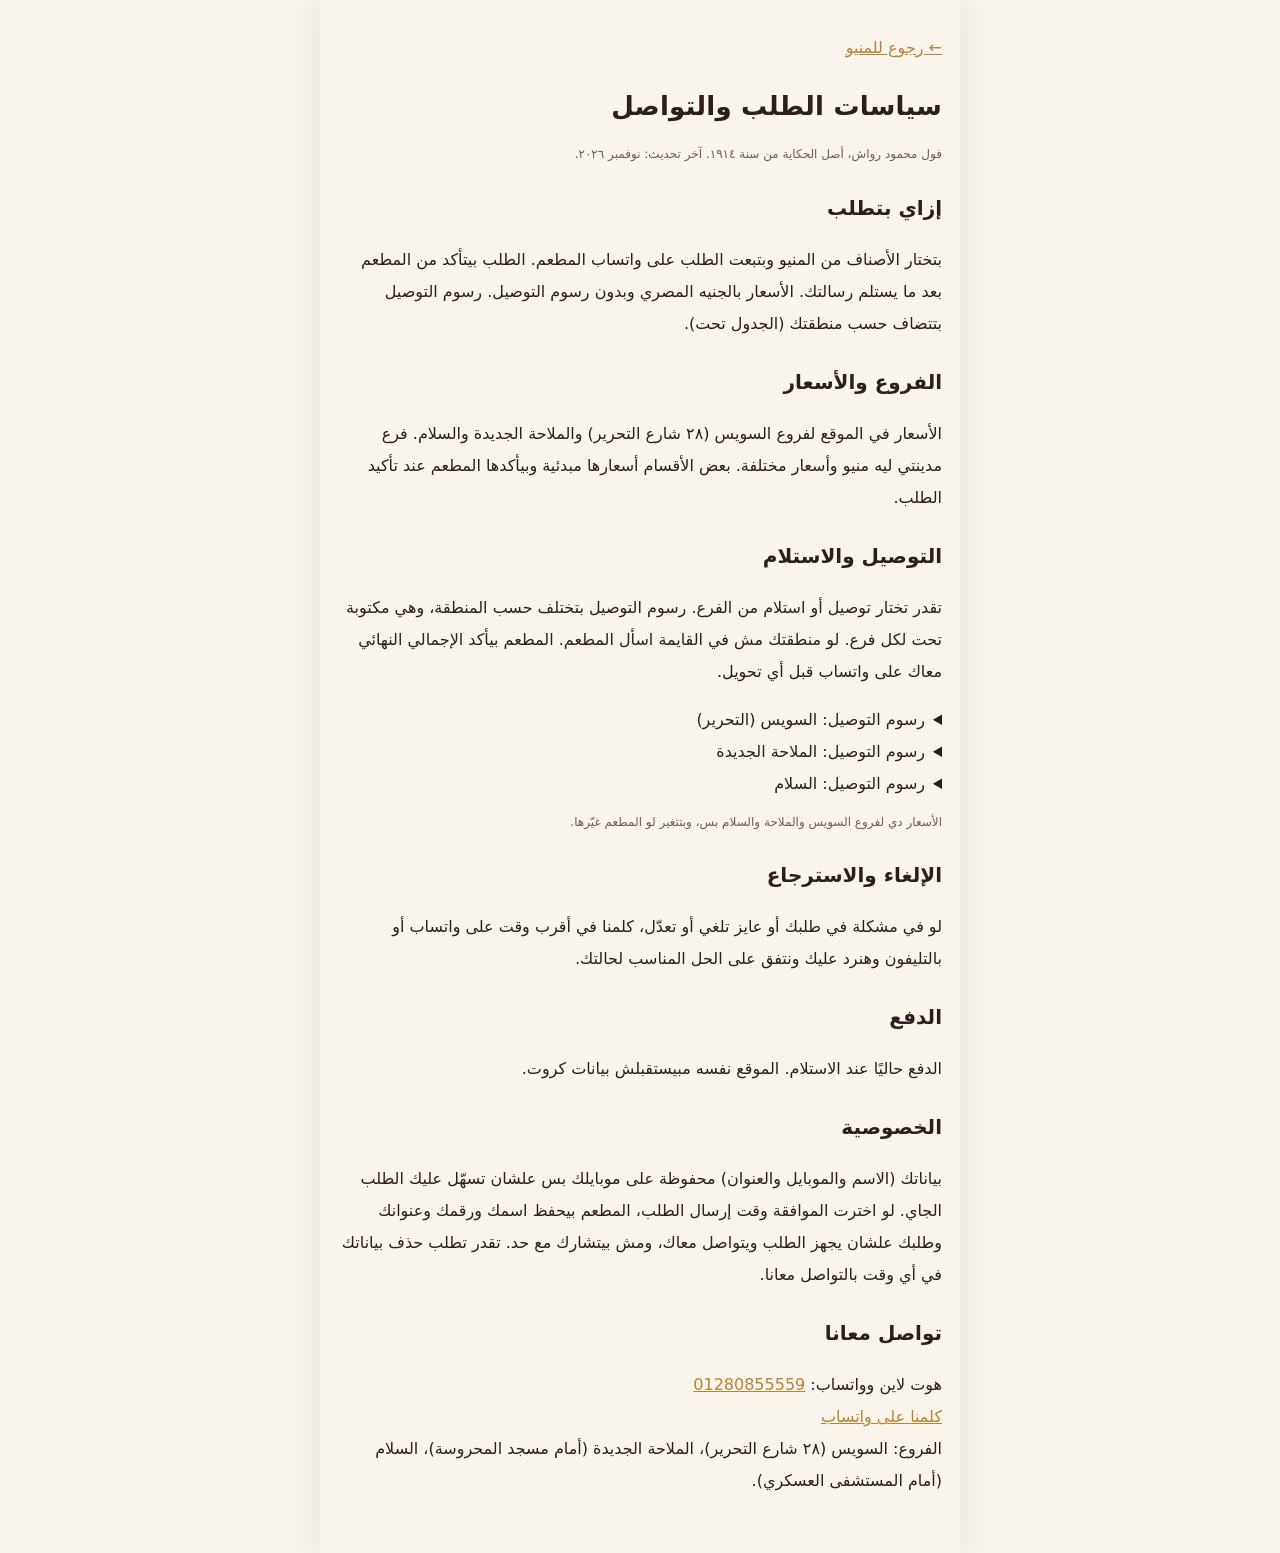
==== policies.html @ 62e028c9 "Add files via upload" ====
<!doctype html>
<html lang="ar" dir="rtl">
<head>
<meta charset="utf-8">
<meta name="viewport" content="width=device-width, initial-scale=1">
<title>سياسات الطلب | فول محمود رواش</title>
<meta name="theme-color" content="#2b1d1a">
<link rel="stylesheet" href="style.css">
<style>.doc{padding:16px 18px 40px;line-height:2}.doc h1{font-size:26px}.doc h2{font-size:20px;margin:22px 0 4px}.doc a{color:var(--gold)}</style>
</head>
<body>
<main class="doc">
<p><a href="./">← رجوع للمنيو</a></p>
<h1>سياسات الطلب والتواصل</h1>
<p class="muted">فول محمود رواش، أصل الحكاية من سنة ١٩١٤. آخر تحديث: نوفمبر ٢٠٢٦.</p>

<h2>إزاي بتطلب</h2>
<p>بتختار الأصناف من المنيو وبتبعت الطلب على واتساب المطعم. الطلب بيتأكد من المطعم بعد ما يستلم رسالتك. الأسعار بالجنيه المصري وبدون رسوم التوصيل. رسوم التوصيل بتتضاف حسب منطقتك (الجدول تحت).</p>

<h2>الفروع والأسعار</h2>
<p>الأسعار في الموقع لفروع السويس (٢٨ شارع التحرير) والملاحة الجديدة والسلام. فرع مدينتي ليه منيو وأسعار مختلفة. بعض الأقسام أسعارها مبدئية وبيأكدها المطعم عند تأكيد الطلب.</p>

<h2>التوصيل والاستلام</h2>
<p>تقدر تختار توصيل أو استلام من الفرع. رسوم التوصيل بتختلف حسب المنطقة، وهي مكتوبة تحت لكل فرع. لو منطقتك مش في القايمة اسأل المطعم. المطعم بيأكد الإجمالي النهائي معاك على واتساب قبل أي تحويل.</p>
<div id="areas"></div>
<p class="muted">الأسعار دي لفروع السويس والملاحة والسلام بس، وبتتغير لو المطعم غيّرها.</p>

<h2>الإلغاء والاسترجاع</h2>
<p>لو في مشكلة في طلبك أو عايز تلغي أو تعدّل، كلمنا في أقرب وقت على واتساب أو بالتليفون وهنرد عليك ونتفق على الحل المناسب لحالتك.</p>

<h2>الدفع</h2>
<p>الدفع حاليًا عند الاستلام. الموقع نفسه مبيستقبلش بيانات كروت.</p>

<h2>الخصوصية</h2>
<p>بياناتك (الاسم والموبايل والعنوان) محفوظة على موبايلك بس علشان تسهّل عليك الطلب الجاي. لو اخترت الموافقة وقت إرسال الطلب، المطعم بيحفظ اسمك ورقمك وعنوانك وطلبك علشان يجهز الطلب ويتواصل معاك، ومش بيتشارك مع حد. تقدر تطلب حذف بياناتك في أي وقت بالتواصل معانا.</p>

<h2>تواصل معانا</h2>
<p>هوت لاين وواتساب: <a href="tel:01280855559">01280855559</a><br>
<a href="https://wa.me/201280855559" target="_blank" rel="noopener">كلمنا على واتساب</a><br>
الفروع: السويس (٢٨ شارع التحرير)، الملاحة الجديدة (أمام مسجد المحروسة)، السلام (أمام المستشفى العسكري).</p>
<script src="areas.js?v=17"></script>
<script>(function(){var A=window.AREAS||{},box=document.getElementById("areas");Object.keys(A).forEach(function(b){var d=document.createElement("details");var s=document.createElement("summary");s.textContent="رسوم التوصيل: "+b;d.appendChild(s);var t=document.createElement("table");t.style.cssText="width:100%;border-collapse:collapse";A[b].forEach(function(r){var tr=t.insertRow();var c1=tr.insertCell(),c2=tr.insertCell();c1.textContent=r[0];c2.textContent=r[1]+" ج";c1.style.cssText="padding:4px 6px;border-bottom:1px solid #eadfc8";c2.style.cssText="padding:4px 6px;border-bottom:1px solid #eadfc8;text-align:left;font-weight:700";});d.appendChild(t);box.appendChild(d);});})();</script>
</main>
</body>
</html>
---- style.css ----
:root{--ink:#2a1f1c;--ink2:#6b5d57;--line:#eadfce;--gold:#b98332;--gold2:#d9a954;--brand:#2b1d1a;--cream:#faf5ec;--card:#fffdf8;--wa:#1f9d55}
*{box-sizing:border-box;-webkit-tap-highlight-color:transparent}
html{scroll-behavior:smooth}
html,body{margin:0;background:var(--cream);color:var(--ink);font-family:"Noto Naskh Arabic","Geeza Pro","Segoe UI",Tahoma,system-ui,sans-serif;-webkit-text-size-adjust:100%}
button,input,select,textarea{font:inherit;color:inherit}
.offline{background:#7a2e1f;color:#fff;text-align:center;font-size:13px;padding:6px 10px}
.hero{position:relative;color:#fff;overflow:hidden;padding:calc(14px + env(safe-area-inset-top)) 18px 22px;background:#963922;border-radius:0 0 28px 28px}
.hero-bg{position:absolute;inset:0;background:linear-gradient(180deg,rgba(150,57,34,.78),rgba(110,38,22,.96)),url(hero.jpg) center/cover}
.hero-in{position:relative}
.brandrow{display:flex;align-items:center;gap:10px}
.logo{width:76px;height:76px;border-radius:20px;border:3px solid #fff;box-shadow:0 8px 22px rgba(0,0,0,.3);background:#fff;object-fit:contain}
.install,.ghost{margin-inline-start:auto;background:rgba(255,255,255,.14);color:#fff;border:1px solid rgba(255,255,255,.4);border-radius:22px;padding:8px 16px;font-weight:700;min-height:44px;backdrop-filter:blur(6px)}
.install{background:var(--gold);border-color:var(--gold2)}
.ghost{margin-inline-start:0}
h1{font-size:30px;margin:14px 0 2px;letter-spacing:.2px}
.tag{margin:0;color:#f6dcb4;font-size:15px}
.strip{display:flex;gap:8px;margin-top:14px}.strip img{flex:1;min-width:0;aspect-ratio:1;object-fit:cover;border-radius:50%;border:2px solid rgba(255,255,255,.85);box-shadow:0 4px 10px rgba(0,0,0,.25)}
.cta{display:flex;gap:10px;margin-top:16px}
.btn{flex:1;text-align:center;text-decoration:none;font-weight:800;padding:13px 10px;border-radius:14px;min-height:48px;display:flex;align-items:center;justify-content:center}
.btn.wa{background:var(--wa);color:#fff;box-shadow:0 6px 16px rgba(31,157,85,.35)}
.btn.alt{background:rgba(255,255,255,.12);color:#fff;border:1px solid rgba(255,255,255,.4)}
.reorder{margin-top:12px;width:100%;min-height:46px;border-radius:14px;border:1px dashed var(--gold2);background:rgba(185,131,50,.18);color:#fff;font-weight:700}
.ios{background:#fff3d6;color:#5a4318;font-size:13px;line-height:1.7;padding:10px 14px;display:flex;gap:8px;align-items:center}
.ios button{margin-inline-start:auto;border:0;background:none;font-size:22px;min-width:40px;min-height:40px}
.sticky{position:sticky;top:0;z-index:5;background:rgba(250,245,236,.96);backdrop-filter:blur(10px);border-bottom:1px solid var(--line)}
.search{padding:10px 14px 4px}
.search input{width:100%;min-height:46px;border-radius:14px;border:1px solid var(--line);background:#fff;padding:8px 14px;font-size:16px}
.search input:focus{outline:2px solid var(--gold2);border-color:var(--gold2)}
.cats{display:flex;gap:8px;overflow-x:auto;padding:8px 14px 10px;scrollbar-width:none}
.cats::-webkit-scrollbar{display:none}
.cats a{white-space:nowrap;padding:8px 16px;border:1px solid var(--line);border-radius:22px;color:var(--ink);background:#fff;text-decoration:none;font-size:14px;min-height:38px;display:flex;align-items:center;transition:.15s}
.cats a.on{background:var(--brand);color:#fff;border-color:var(--brand);font-weight:700}
.note{margin:12px 14px;padding:12px 14px;background:#f3e8d3;border-radius:12px;font-size:13px;color:#5a4a3f;line-height:1.8}
section.cat{padding:6px 14px 4px;scroll-margin-top:118px}
section.cat h2{font-size:22px;margin:18px 0 4px;display:flex;align-items:center;gap:8px}
section.cat h2:before{content:"";width:5px;height:22px;border-radius:3px;background:var(--gold)}
.sub{color:var(--ink2);font-size:12px;margin:0 0 8px}
.item{background:var(--card);border:1px solid var(--line);border-radius:16px;padding:12px 14px;margin:10px 0;box-shadow:0 2px 8px rgba(80,50,20,.05)}
.item.single{display:flex;align-items:center;gap:10px}
.item .name{font-weight:700;font-size:16px;line-height:1.5;flex:1}
.price{color:var(--gold);font-weight:800;margin-top:2px}
.detail{color:var(--ink2);font-size:12px;margin-top:2px}
.opts{display:flex;gap:8px;margin-top:10px}
.opt{flex:1;display:flex;flex-direction:column;align-items:center;gap:6px;background:#fbf3e4;border-radius:12px;padding:8px 4px}
.opt .lbl{font-size:12px;color:var(--ink2)}
.opt .lbl b{display:block;color:var(--gold);font-size:15px}
.step{display:inline-flex;align-items:center;gap:4px}
.step button{min-width:44px;min-height:44px;border:1px solid var(--line);background:#fff;border-radius:12px;font-size:22px;line-height:1;transition:transform .1s}
.step button:active{transform:scale(.9)}
.step button.add{background:var(--brand);color:#fff;border-color:var(--brand)}
.step .q{min-width:24px;text-align:center;font-weight:800}
.branches{padding:10px 14px}
.branches h2{font-size:22px;margin:18px 0 8px}
.bcard{background:var(--card);border:1px solid var(--line);border-radius:14px;padding:12px 14px;margin:8px 0}
.bcard b{display:block}.bcard span{color:var(--ink2);font-size:13px}
.bcard.warn{background:#fff3d6;border-color:#e6cf99}
.brow{display:flex;gap:8px;margin-top:10px}
.brow a{flex:1;text-align:center;text-decoration:none;color:var(--ink);background:#fff;border:1px solid var(--line);border-radius:12px;padding:12px 6px;font-weight:700;min-height:46px}
.empty{text-align:center;color:var(--ink2);padding:30px 20px}
.foot{text-align:center;color:var(--ink2);font-size:12px;padding:10px 14px 0}
#spacer{height:96px}
.totop{position:fixed;inset-inline-start:14px;bottom:calc(86px + env(safe-area-inset-bottom));width:44px;height:44px;border-radius:50%;border:1px solid var(--line);background:#fff;box-shadow:0 4px 12px rgba(0,0,0,.15);font-size:20px;z-index:6}
.toast{position:fixed;inset-inline:0;bottom:calc(92px + env(safe-area-inset-bottom));margin:auto;width:max-content;max-width:86vw;background:rgba(43,29,26,.94);color:#fff;border-radius:22px;padding:9px 18px;font-size:14px;opacity:0;transform:translateY(10px);transition:.25s;pointer-events:none;z-index:12}
.toast.show{opacity:1;transform:none}
.cartbar{position:fixed;inset-inline:0;bottom:0;padding:10px 14px calc(10px + env(safe-area-inset-bottom));background:linear-gradient(180deg,rgba(250,245,236,0),var(--cream) 30%);z-index:7}
.cartbar button{width:100%;min-height:56px;border:0;border-radius:16px;background:var(--brand);color:#fff;font-size:17px;font-weight:800;display:flex;justify-content:space-between;align-items:center;padding:0 16px;box-shadow:0 8px 20px rgba(43,29,26,.35)}
.badge{background:var(--gold);color:#fff;border-radius:12px;min-width:28px;padding:2px 8px;text-align:center}
.sheet{position:fixed;inset:0;background:rgba(20,10,8,.55);z-index:10;display:flex;align-items:flex-end;animation:fade .2s}
.sheet[hidden],[hidden]{display:none!important}
.sheet-inner{background:var(--cream);width:100%;max-height:92vh;overflow:auto;border-radius:22px 22px 0 0;padding:8px 16px calc(18px + env(safe-area-inset-bottom));animation:up .25s}
.grab{width:42px;height:5px;border-radius:3px;background:#d8c9b0;margin:4px auto 6px}
@keyframes up{from{transform:translateY(40px);opacity:.6}to{transform:none;opacity:1}}
@keyframes fade{from{opacity:0}to{opacity:1}}
.sheet-head{display:flex;justify-content:space-between;align-items:center}.sheet-head h2{margin:0}
.sheet-head button{font-size:28px;border:0;background:none;min-width:44px;min-height:44px}
.line{display:flex;justify-content:space-between;align-items:center;gap:8px;padding:10px 0;border-bottom:1px solid var(--line)}
.line .l-name{flex:1;font-weight:600}.line small{display:block;color:var(--ink2);font-weight:400}
.total{font-weight:800;font-size:19px;margin:12px 0 4px}.muted{color:var(--ink2);font-size:12px;line-height:1.8}
.seg{display:flex;background:#efe3cc;border-radius:14px;padding:4px;margin:12px 0}
.seg button{flex:1;border:0;background:none;border-radius:11px;min-height:44px;font-weight:700}
.seg button.on{background:var(--brand);color:#fff}
.field{display:block;margin:12px 0;font-size:14px;font-weight:600}
.field select,.field input,.field textarea{display:block;width:100%;margin-top:6px;min-height:46px;padding:9px 12px;border:1px solid var(--line);border-radius:12px;background:#fff;font-size:16px;font-weight:400}
.send{display:flex;align-items:center;justify-content:center;background:var(--wa);color:#fff;text-decoration:none;font-weight:800;font-size:17px;padding:14px;border-radius:16px;margin:14px 0 8px;min-height:54px;box-shadow:0 8px 18px rgba(31,157,85,.3)}
.send.dis{background:#9bb8a8;box-shadow:none;pointer-events:none}
.clear{width:100%;min-height:46px;background:none;border:1px solid var(--line);border-radius:14px}
@media(min-width:760px){body{max-width:640px;margin:0 auto;box-shadow:0 0 40px rgba(0,0,0,.08)}.cartbar{max-width:640px;margin:auto}}
@media(prefers-reduced-motion:reduce){*{animation:none!important;transition:none!important}html{scroll-behavior:auto}}
.sheet-inner{max-width:640px;margin:0 auto}

.getapp{margin-top:12px;width:100%;min-height:48px;border-radius:14px;border:1px solid var(--gold2);background:var(--gold);color:#fff;font-weight:800;font-size:16px}
.feedback{margin:18px 14px 0;padding:6px 16px 16px;background:var(--card);border:1px solid var(--line);border-radius:18px}
.feedback h2{font-size:22px;margin:14px 0 4px}
.stars{display:flex;gap:6px;direction:ltr;justify-content:center;margin:10px 0}
.stars button{border:0;background:none;font-size:34px;line-height:1;min-width:48px;min-height:48px;color:#d8c9b0;transition:transform .1s}
.stars button.on{color:var(--gold2)}.stars button:active{transform:scale(.9)}
.guide{position:fixed;inset:0;background:rgba(20,10,8,.55);z-index:11;display:flex;align-items:flex-end}
.guide-in{background:var(--cream);width:100%;max-width:640px;margin:0 auto;max-height:90vh;overflow:auto;border-radius:22px 22px 0 0;padding:8px 18px calc(18px + env(safe-area-inset-bottom));animation:up .25s}
.guide h3{margin:14px 0 4px;font-size:17px}.guide ol{margin:0;padding-inline-start:22px;line-height:2}
.guide-in .sheet-head button{font-size:28px;border:0;background:none;min-width:44px;min-height:44px}
.installbar{background:var(--brand);color:#fff;display:flex;align-items:center;gap:10px;padding:10px 14px;font-size:14px}
.installbar button{border:0;border-radius:12px;min-height:40px;padding:0 14px;font-weight:800}
.installbar .go{background:var(--gold);color:#fff;margin-inline-start:auto}
.installbar .x{background:none;color:#fff;font-size:22px;min-width:36px;padding:0}

.consent{display:flex;gap:10px;align-items:flex-start;font-size:13px;line-height:1.8;color:var(--ink2);margin:12px 0 0}.consent input{width:22px;height:22px;margin-top:4px;flex:none;accent-color:var(--brand)}

.lab{margin:12px 0 -4px;font-size:14px;font-weight:600}
.payinfo{background:#fff3d6;border:1px solid #e6cf99;border-radius:14px;padding:4px 14px 12px;font-size:14px;line-height:1.9}
.paynum{display:flex;align-items:center;justify-content:space-between;gap:10px;background:#fff;border-radius:12px;padding:8px 12px;margin:6px 0}
.paynum b{font-size:22px;letter-spacing:1px}
.paynum button{min-height:44px;border:0;border-radius:12px;background:var(--brand);color:#fff;font-weight:700;padding:0 16px}

.sug{margin:14px 14px 0;padding:6px 14px 14px;background:linear-gradient(180deg,#fff7e3,var(--card));border:1px solid #e6cf99;border-radius:18px}
.sug h2{font-size:19px;margin:12px 0 8px}
.chips{display:flex;gap:8px;flex-wrap:wrap}
.chips button{border:1px solid var(--gold2);background:#fff;border-radius:20px;min-height:40px;padding:0 14px;font-weight:700;color:var(--ink)}
.chips button:active{background:var(--gold2);color:#fff}
.sugrow{display:flex;gap:8px;margin-top:10px}
.sugrow input{flex:1;min-height:46px;border:1px solid var(--line);border-radius:14px;padding:8px 12px;font-size:16px;background:#fff;min-width:0}
.sugrow button{min-height:46px;border:0;border-radius:14px;background:var(--brand);color:#fff;font-weight:800;padding:0 16px}
.sugnote{font-size:13px;color:#5a4a3f;background:#f3e8d3;border-radius:10px;padding:8px 12px;line-height:1.8}
.sugitem{background:#fff}

.geo{margin:6px 0 10px}
.geo button{min-height:44px;border:1px solid var(--gold2);background:#fff;border-radius:12px;padding:0 14px;font-weight:700;color:var(--ink)}
.geores{font-size:14px;background:#eaf5e6;border-radius:10px;padding:8px 12px;line-height:1.8}
.aibtn{margin-top:8px;width:100%;min-height:44px;border:1px dashed var(--gold2);background:#fffdf6;border-radius:12px;font-weight:700;color:var(--ink)}
.aibtn[disabled]{opacity:.55}

.item .ph{width:64px;height:64px;border-radius:12px;object-fit:cover;float:right;margin-left:10px;background:#eee}.item.hasimg:not(.single) .name,.item.hasimg:not(.single) .detail{min-height:0}.item.hasimg.single{align-items:center}.open24{display:inline-block;background:#1f7a3a;color:#fff;border-radius:999px;padding:3px 12px;font-size:13px;font-weight:700;margin:6px 0}

.item .ph.phold{object-fit:contain;padding:5px;background:#fbf3e2;border:1px solid #efe2c4;box-sizing:border-box;opacity:.9}

.feenote{margin:-4px 0 10px;font-weight:600;color:#7a4a0a}
#area{width:100%}
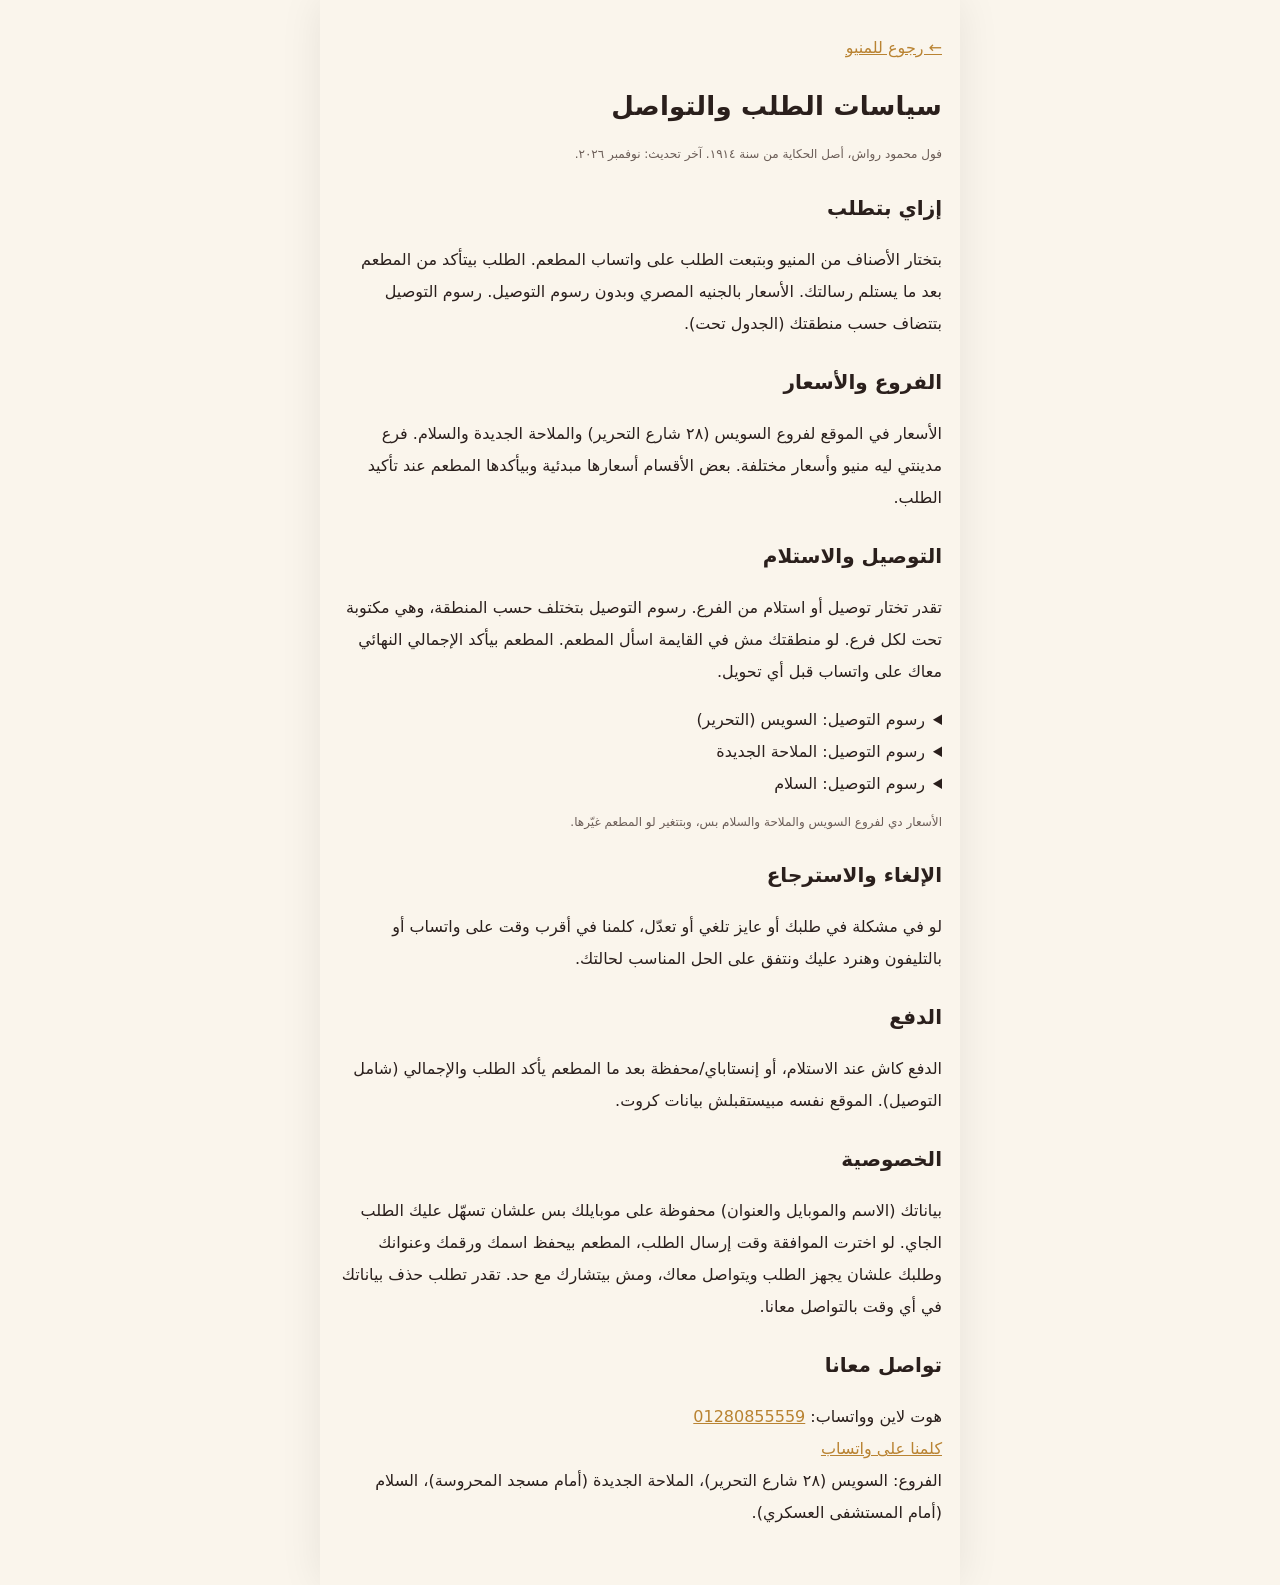
==== commit 9bbe6b0d: "Add files via upload" ====
--- a/policies.html
+++ b/policies.html
@@ -29,7 +29,7 @@
 <p>لو في مشكلة في طلبك أو عايز تلغي أو تعدّل، كلمنا في أقرب وقت على واتساب أو بالتليفون وهنرد عليك ونتفق على الحل المناسب لحالتك.</p>
 
 <h2>الدفع</h2>
-<p>الدفع حاليًا عند الاستلام. الموقع نفسه مبيستقبلش بيانات كروت.</p>
+<p>الدفع كاش عند الاستلام، أو إنستاباي/محفظة بعد ما المطعم يأكد الطلب والإجمالي (شامل التوصيل). الموقع نفسه مبيستقبلش بيانات كروت.</p>
 
 <h2>الخصوصية</h2>
 <p>بياناتك (الاسم والموبايل والعنوان) محفوظة على موبايلك بس علشان تسهّل عليك الطلب الجاي. لو اخترت الموافقة وقت إرسال الطلب، المطعم بيحفظ اسمك ورقمك وعنوانك وطلبك علشان يجهز الطلب ويتواصل معاك، ومش بيتشارك مع حد. تقدر تطلب حذف بياناتك في أي وقت بالتواصل معانا.</p>
